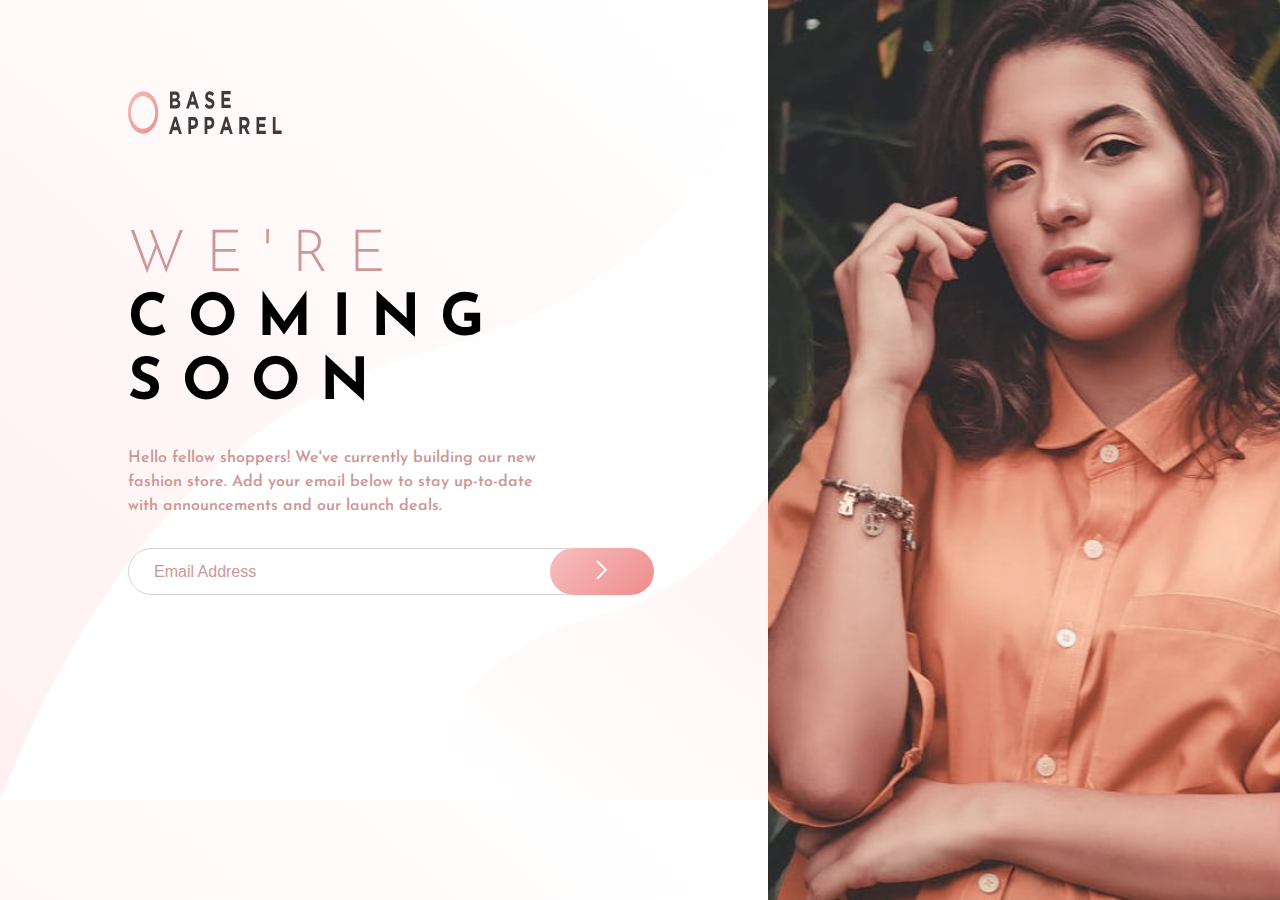
==== pages/index.html @ 5451ad89 "completed(frontend-mentor challenge): frontend-mentor challenge completed" ====
<!DOCTYPE html>
<html lang="en">
<head>
	<meta charset="UTF-8"/>
	<meta name="viewport" content="width=device-width, initial-scale=1.0"/>
	<meta name="description" content="Frontend mentor challenge"/>
	<title>Base Apparel | Sign up</title>
	<!-- Font -->
	<link rel="preconnect" href="https://fonts.googleapis.com"/>
	<link rel="preconnect" href="https://fonts.gstatic.com" crossorigin/>
	<link href="https://fonts.googleapis.com/css2?family=Josefin+Sans:wght@300;400;600&display=swap" rel="stylesheet"/>
	<!-- Styles -->
	<link rel="stylesheet" href="../styles/desktop.css"/>
	<link rel="stylesheet" href="../styles/tablet.css" media="(min-width: 768px) and (max-width: 1025px)"/>
	<link rel="stylesheet" href="../styles/mobile.css" media="(max-width: 541px)"/>
</head>
<body>
	<main class="main-wrapper">
		<section class="logo">
			<div class="logo__container">
				<img class="logo__img"
					src="../assets/icons/logo.svg"
					alt="Base Apparel logo"
				/>
			</div>
		</section>
		<section class="sign-up">
			<div class="sign-up__container">
				<h1 class="sign-up__title">
					<span>We're</span> <br> coming <br> soon
				</h1>
				<p class="sign-up__description">
					Hello fellow shoppers! We've currently building our new fashion store. Add
					your email below to stay up-to-date with announcements and our launch deals.
				</p>
				<form class="sign-up__form" action="#">
					<input type="email" name="email" id="user-email" placeholder="Email Address"/>
					<img class="error-icon"
						src="../assets/icons/icon-error.svg"
						alt="Error icon"
					/>
					<button class="submit-btn submit-btn--active">
						<img src="../assets/icons/icon-arrow.svg" alt="Arrow icon"/>
					</button>
				</form>
				<p class="email-advice--error">Please provide a valid email</p>
			</div>
		</section>
		<section class="hero">
			<div class="hero__bg">
			</div>
		</section>
	</main>
	<script src="../js/main.js"></script>
</body>
</html>
---- styles/desktop.css ----
* {
  box-sizing: border-box;
}

html {
  font-size: 62.5%;
}

body {
  width: 100%;
  height: 100vh;
  margin: 0;
  background-image: url(../assets/icons/bg-pattern-desktop.svg);
}

@media screen and (min-width: 320px) and (max-width: 541px) {
  body {
    background-size: cover;
  }
}
.main-wrapper {
  width: 100%;
  height: 100%;
  display: grid;
  grid-template-columns: 1.5fr 1fr;
  grid-template-rows: 1fr 3fr;
  font-family: "Josefin Sans", sans-serif;
}

.logo {
  grid-column: 1/2;
  grid-row: 1/2;
}

.logo__container {
  display: flex;
  flex-direction: row;
  align-items: center;
  width: 100%;
  height: 100%;
}

.logo__img {
  width: 12vw;
  height: 5vh;
  margin-left: 10vw;
}

.sign-up {
  grid-column: 1/2;
  grid-row: 2/3;
  padding-left: 10vw;
}

.sign-up__container {
  display: flex;
  flex-direction: column;
  justify-content: start;
  align-items: start;
  gap: 30px;
  height: 100%;
}

.sign-up__title {
  margin: 0;
  font-size: 5.8rem;
  line-height: 1.1;
  letter-spacing: 2rem;
  text-transform: uppercase;
}
.sign-up__title span {
  font-weight: 300;
  color: hsl(0, 36%, 70%);
}

.sign-up__description {
  width: 420px;
  margin: 0;
  font-size: 1.6rem;
  font-weight: 600;
  color: hsl(0, 36%, 70%);
  line-height: 1.5;
}

.sign-up__form {
  position: relative;
  width: 90%;
  height: 55px;
}

#user-email {
  width: 80%;
  height: 85%;
  padding: 10px 25px;
  font-size: 1.6rem;
  font-weight: 400;
  color: hsl(0, 36%, 70%);
  border: 1px solid lightgray;
  border-radius: 30px;
}
#user-email::placeholder {
  font-size: 1.6rem;
  font-weight: 400;
  color: hsl(0, 36%, 70%);
}
#user-email:focus {
  border: 2px solid hsl(0, 36%, 70%);
  outline: none;
}

.submit-btn {
  position: absolute;
  right: 50px;
  width: 18%;
  height: 85%;
  padding: 10px;
  font-size: 2.4rem;
  background: linear-gradient(135deg, hsl(0, 80%, 86%), hsl(0, 74%, 74%));
  color: hsl(0, 0%, 100%);
  border: none;
  border-radius: 30px;
}
.submit-btn:hover {
  cursor: pointer;
  box-shadow: 0 10px 10px hsla(0, 36%, 70%, 0.4);
}

.error-icon {
  display: none;
  position: absolute;
  top: 10px;
  right: 30%;
}

.email-advice--error {
  display: none;
  margin: 0 0 0 20px;
  font-size: 1.6rem;
  color: hsl(0, 93%, 68%);
}

.hero {
  grid-column: 2/3;
  grid-row: 1/3;
}

.hero__bg {
  width: 100%;
  height: 100%;
  background-image: url(../assets/imgs/hero-desktop.jpg);
  background-repeat: no-repeat;
  background-size: cover;
}

/*# sourceMappingURL=desktop.css.map */
---- styles/tablet.css ----
* {
  box-sizing: border-box;
}

html {
  font-size: 62.5%;
}

body {
  width: 100%;
  height: 100vh;
  margin: 0;
  background-image: url(../assets/icons/bg-pattern-desktop.svg);
}

@media screen and (min-width: 320px) and (max-width: 541px) {
  body {
    background-size: cover;
  }
}
.logo__img {
  margin-left: 5vw;
  width: 20vw;
}

.sign-up {
  padding-left: 5vw;
}

.submit-btn {
  width: 20%;
}

.error-icon {
  right: 35%;
}

/*# sourceMappingURL=tablet.css.map */
---- styles/mobile.css ----
* {
  box-sizing: border-box;
}

html {
  font-size: 62.5%;
}

body {
  width: 100%;
  height: 100vh;
  margin: 0;
  background-image: url(../assets/icons/bg-pattern-desktop.svg);
}

@media screen and (min-width: 320px) and (max-width: 541px) {
  body {
    background-size: cover;
  }
}
.main-wrapper {
  grid-template-columns: 1fr;
  grid-template-rows: 12vh 35vh auto;
}

.logo {
  grid-row: 1/2;
}

.logo__img {
  width: 35vw;
  height: 4vh;
}

.hero {
  grid-column: 1/2;
  grid-row: 2/3;
  width: 100%;
  height: 100%;
}

.hero__bg {
  background-image: url(../assets/imgs/hero-mobile.jpg);
  background-size: cover;
}

.sign-up {
  grid-row: 3/4;
  padding: 30px 25px;
}

.sign-up__container {
  display: flex;
  flex-direction: column;
  justify-content: center;
  align-items: center;
  gap: 20px;
  text-align: center;
}

.sign-up__title {
  font-size: 3rem;
}

.sign-up__description {
  width: auto;
  font-size: 1.4rem;
}

.sign-up__form {
  width: 100%;
}

#user-email {
  width: 100%;
}

.submit-btn {
  right: 0;
  width: 20%;
}

.error-icon {
  right: 22%;
}

.email-advice--error {
  margin: 0;
}

/*# sourceMappingURL=mobile.css.map */
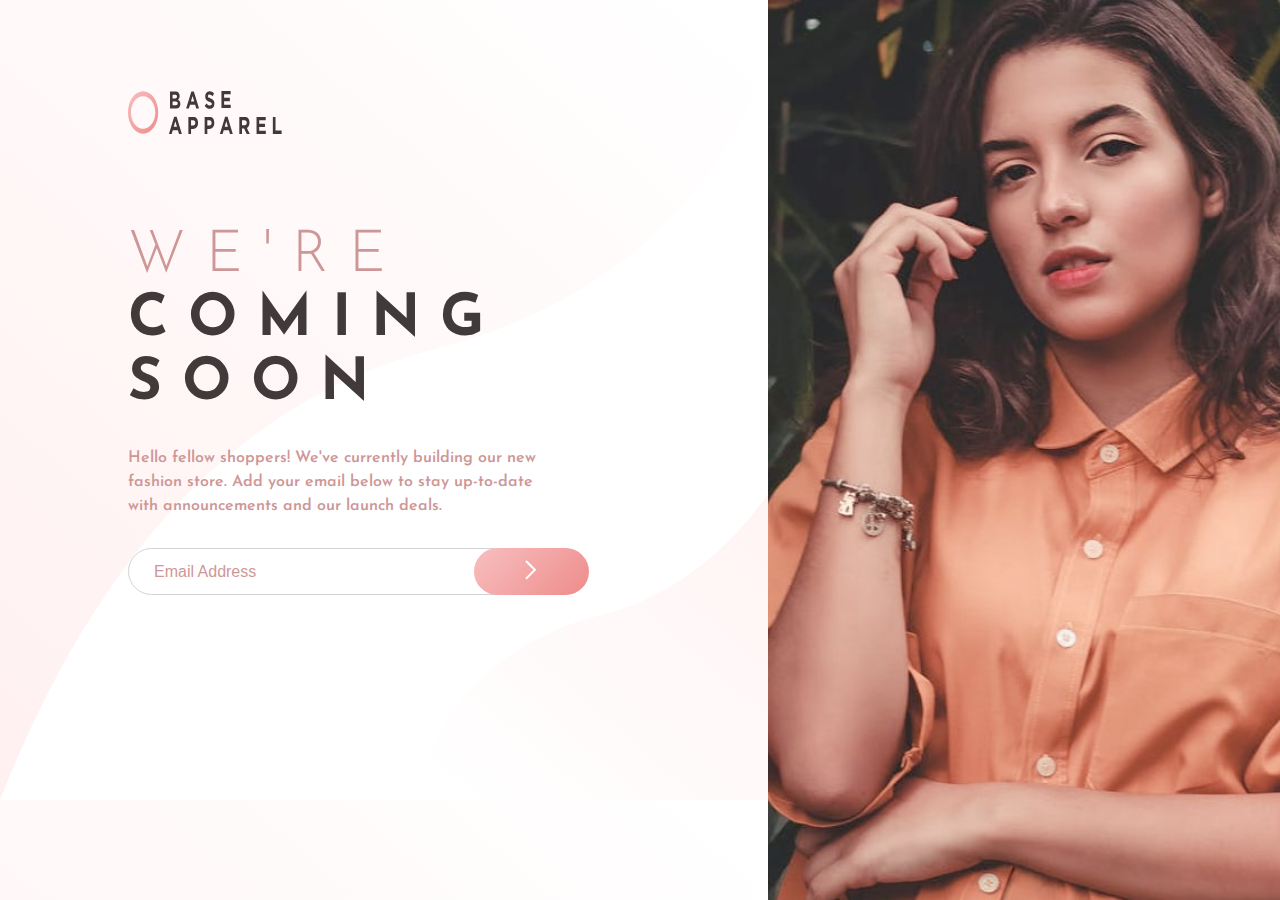
==== commit 1755de7b: "Refactor: Update SASS syntax from .scss to .sass and migrate from @import to @use" ====
--- a/pages/index.html
+++ b/pages/index.html
@@ -6,8 +6,6 @@
 	<meta name="description" content="Frontend mentor challenge"/>
 	<title>Base Apparel | Sign up</title>
 	<!-- Font -->
-	<link rel="preconnect" href="https://fonts.googleapis.com"/>
-	<link rel="preconnect" href="https://fonts.gstatic.com" crossorigin/>
 	<link href="https://fonts.googleapis.com/css2?family=Josefin+Sans:wght@300;400;600&display=swap" rel="stylesheet"/>
 	<!-- Styles -->
 	<link rel="stylesheet" href="../styles/desktop.css"/>
@@ -24,33 +22,44 @@
 				/>
 			</div>
 		</section>
+
 		<section class="sign-up">
 			<div class="sign-up__container">
 				<h1 class="sign-up__title">
 					<span>We're</span> <br> coming <br> soon
 				</h1>
+
 				<p class="sign-up__description">
-					Hello fellow shoppers! We've currently building our new fashion store. Add
-					your email below to stay up-to-date with announcements and our launch deals.
+					Hello fellow shoppers! We've currently building our new
+					fashion store. Add your email below to stay up-to-date
+					with announcements and our launch deals.
 				</p>
+
 				<form class="sign-up__form" action="#">
-					<input type="email" name="email" id="user-email" placeholder="Email Address"/>
+					<input type="email" name="email" id="user-email"
+						placeholder="Email Address"
+					/>
+
 					<img class="error-icon"
 						src="../assets/icons/icon-error.svg"
 						alt="Error icon"
 					/>
+
 					<button class="submit-btn submit-btn--active">
 						<img src="../assets/icons/icon-arrow.svg" alt="Arrow icon"/>
 					</button>
 				</form>
-				<p class="email-advice--error">Please provide a valid email</p>
+
+				<p class="email-advice--error"> Please provide a valid email </p>
 			</div>
 		</section>
+
 		<section class="hero">
 			<div class="hero__bg">
 			</div>
 		</section>
 	</main>
+
 	<script src="../js/main.js"></script>
 </body>
 </html>--- a/styles/desktop.css
+++ b/styles/desktop.css
@@ -64,6 +64,7 @@
 .sign-up__title {
   margin: 0;
   font-size: 5.8rem;
+  color: hsl(0, 6%, 24%);
   line-height: 1.1;
   letter-spacing: 2rem;
   text-transform: uppercase;
@@ -89,7 +90,7 @@
 }
 
 #user-email {
-  width: 80%;
+  width: 70%;
   height: 85%;
   padding: 10px 25px;
   font-size: 1.6rem;
@@ -110,8 +111,8 @@
 
 .submit-btn {
   position: absolute;
-  right: 50px;
-  width: 18%;
+  right: 20%;
+  width: 20%;
   height: 85%;
   padding: 10px;
   font-size: 2.4rem;
@@ -129,7 +130,7 @@
   display: none;
   position: absolute;
   top: 10px;
-  right: 30%;
+  right: 41%;
 }
 
 .email-advice--error {
--- a/styles/tablet.css
+++ b/styles/tablet.css
@@ -27,12 +27,21 @@
   padding-left: 5vw;
 }
 
+#user-email {
+  width: 85%;
+}
+
 .submit-btn {
+  right: 10%;
   width: 20%;
 }
 
 .error-icon {
-  right: 35%;
+  right: 31%;
+}
+
+.hero__bg {
+  background-position: center;
 }
 
 /*# sourceMappingURL=tablet.css.map */
--- a/styles/mobile.css
+++ b/styles/mobile.css
@@ -77,11 +77,11 @@
 
 .submit-btn {
   right: 0;
-  width: 20%;
+  width: 25%;
 }
 
 .error-icon {
-  right: 22%;
+  right: 26%;
 }
 
 .email-advice--error {
